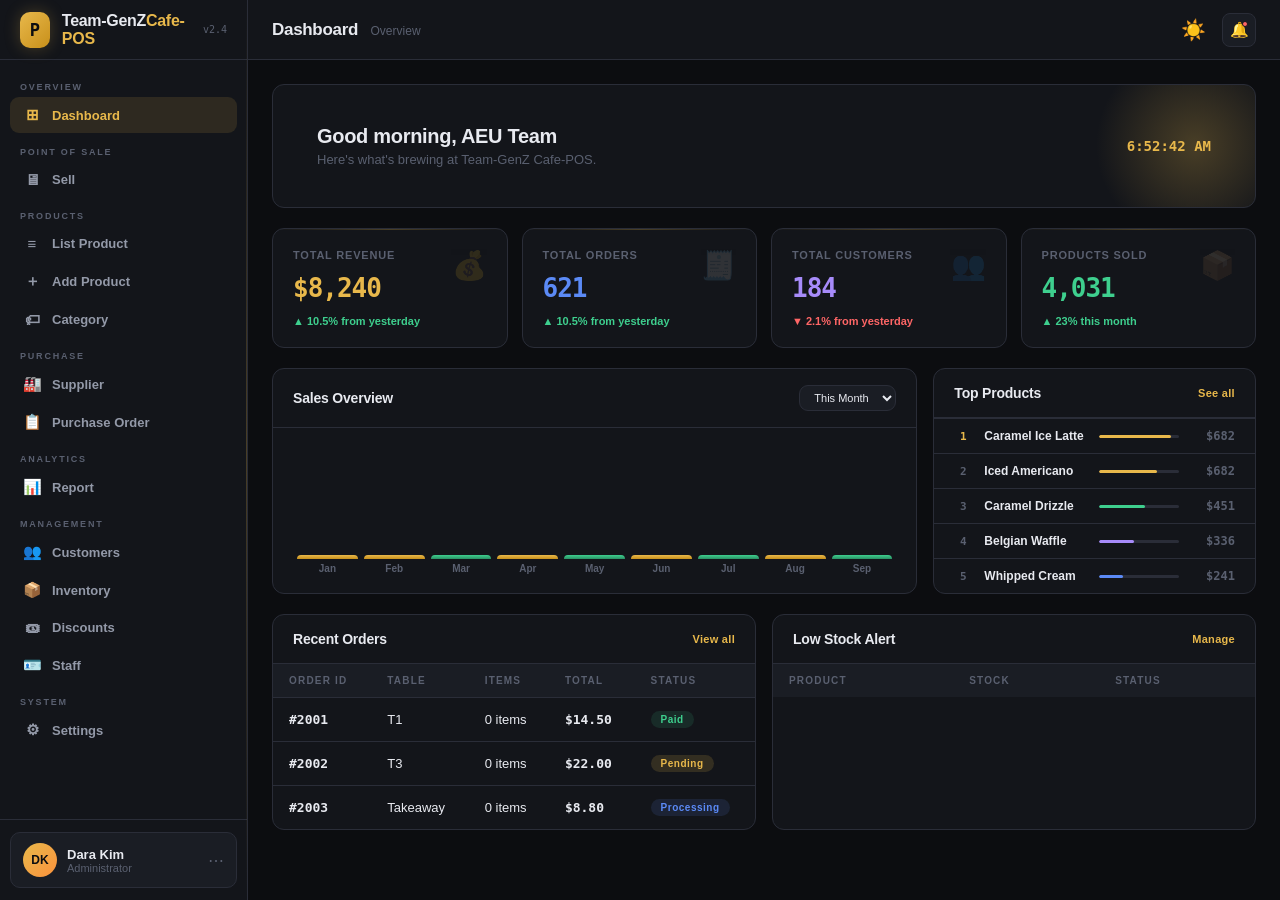
==== index.html @ e69ed525 "first" ====
<!DOCTYPE html>
<html lang="en">
<head>
<meta charset="UTF-8"/>
<meta name="viewport" content="width=device-width, initial-scale=1.0"/>
<title>Team-GenZ | Café POS</title>
<!-- <link rel="preconnect" href="https://fonts.gstatic.com" crossorigin> -->
<!-- <link href="https://fonts.googleapis.com/css2?family=Raleway:ital,wght@0,100..900;1,100..900&family=Roboto+Condensed:ital,wght@0,100..900;1,100..900&family=Roboto:ital,wght@0,100..900;1,100..900&family=Syne:wght@400;500;600;700;800&family=JetBrains+Mono:wght@400;500;700&display=swap" rel="stylesheet"> -->
 <link rel="preconnect" href="https://fonts.googleapis.com">
<link rel="preconnect" href="https://fonts.gstatic.com" crossorigin>
<link href="https://fonts.googleapis.com/css2?family=Raleway:ital,wght@0,100..900;1,100..900&family=Roboto+Condensed:ital,wght@0,100..900;1,100..900&family=Roboto:ital,wght@0,100..900;1,100..900&display=swap" rel="stylesheet">
<link rel="stylesheet" href="style.css"/>
</head>
<body>

<!-- SIDEBAR -->
<aside class="sidebar">
  <div class="slogo">
    <div class="licon">P</div>
    <div class="ltxt">Team-GenZ<span>Cafe-POS</span></div>
    <div class="lver">v2.4</div>
  </div>
  <nav>
    <div class="nsec">
      <div class="nlbl">Overview</div>
      <div class="ni" onclick="go('dashboard')" id="ni-dashboard">
        <span class="ni-ico">⊞</span>Dashboard
      </div>
    </div>
    <div class="nsec">
      <div class="nlbl">Point of Sale</div>
      <div class="ni" onclick="go('sell')" id="ni-sell">
        <span class="ni-ico">🖥</span>Sell
      </div>
    </div>
    <div class="nsec">
      <div class="nlbl">Products</div>
      <div class="ni" onclick="go('list-product')" id="ni-list-product">
        <span class="ni-ico">≡</span>List Product
      </div>
      <div class="ni" onclick="go('add-product')" id="ni-add-product">
        <span class="ni-ico">＋</span>Add Product
      </div>
      <div class="ni" onclick="go('category')" id="ni-category">
        <span class="ni-ico">🏷</span>Category
      </div>
    </div>
    <div class="nsec">
      <div class="nlbl">Purchase</div>
      <div class="ni" onclick="go('supplier')" id="ni-supplier">
        <span class="ni-ico">🏭</span>Supplier
      </div>
      <div class="ni" onclick="go('purchase-order')" id="ni-purchase-order">
        <span class="ni-ico">📋</span>Purchase Order
      </div>
    </div>
    <div class="nsec">
      <div class="nlbl">Analytics</div>
      <div class="ni" onclick="go('report')" id="ni-report">
        <span class="ni-ico">📊</span>Report
      </div>
    </div>
    <div class="nsec">
      <div class="nlbl">Management</div>
      <div class="ni" onclick="go('customers')" id="ni-customers">
        <span class="ni-ico">👥</span>Customers
      </div>
      <div class="ni" onclick="go('inventory')" id="ni-inventory">
        <span class="ni-ico">📦</span>Inventory
        <span class="bdg" id="inv-bdg">3</span>
      </div>
      <div class="ni" onclick="go('discounts')" id="ni-discounts">
        <span class="ni-ico">🎟</span>Discounts
      </div>
      <div class="ni" onclick="go('staff')" id="ni-staff">
        <span class="ni-ico">🪪</span>Staff
      </div>
    </div>
    <div class="nsec">
      <div class="nlbl">System</div>
      <div class="ni" onclick="go('settings')" id="ni-settings">
        <span class="ni-ico">⚙</span>Settings
      </div>
    </div>
  </nav>
  <div class="sfooter">
    <div class="ucard">
      <div class="avt">DK</div>
      <div class="flex1">
        <div class="uname">Dara Kim</div>
        <div class="urole">Administrator</div>
      </div>
      <span style="color:var(--text3);font-size:16px">⋯</span>
    </div>
  </div>
</aside>

<!-- MAIN -->
<div class="main">
  <header class="hdr">
    <div class="ptitle" id="hdr-title">Dashboard <span>Overview</span></div>
    <div id="hdr-actions"></div>
    <button class="nfbtn" id="theme-toggle" onclick="toggleTheme()" title="Toggle Theme" style="border:none;background:none;cursor:pointer;font-size:20px;padding:8px;">
      ☀️
    </button>
    <div class="nfbtn" onclick="showToast('No new notifications','info')" title="Notifications">
      🔔<div class="ndot"></div>
    </div>
  </header>

  <!-- ===== DASHBOARD ===== -->
  <div class="content active" id="page-dashboard">
    <div class="dash-welcome">
      <div class="dash-welcome-text">
        <h2>Good morning, AEU Team</h2>
        <p>Here's what's brewing at Team-GenZ Cafe-POS.</p>
      </div>
      <div class="dash-time" id="dash-clock">--:--:--</div>
    </div>
    <div class="sgrid">
      <div class="scard">
        <div class="slbl">Total Revenue</div>
        <div class="sval" style="color:var(--accent)">$8,240</div>
        <div class="sch up">▲ 10.5% from yesterday</div>
        <span class="s-icon">💰</span>
      </div>
      <div class="scard">
        <div class="slbl">Total Orders</div>
        <div class="sval" style="color:var(--blue)">621</div>
        <div class="sch up">▲ 10.5% from yesterday</div>
        <span class="s-icon">🧾</span>
      </div>
      <div class="scard">
        <div class="slbl">Total Customers</div>
        <div class="sval" style="color:var(--purple)">184</div>
        <div class="sch dn">▼ 2.1% from yesterday</div>
        <span class="s-icon">👥</span>
      </div>
      <div class="scard">
        <div class="slbl">Products Sold</div>
        <div class="sval" style="color:var(--green)">4,031</div>
        <div class="sch up">▲ 23% this month</div>
        <span class="s-icon">📦</span>
      </div>
    </div>
    <div class="g3">
      <div class="card">
        <div class="ch">
          <div class="ctitle">Sales Overview</div>
          <select class="finp" style="width:auto;padding:5px 10px;font-size:11px;">
            <option>This Month</option><option>Last Month</option><option>This Year</option>
          </select>
        </div>
        <div style="padding:16px 20px;">
          <div class="bar-chart">
            <div class="bw"><div class="b" style="height:55%"></div><div class="bl">Jan</div></div>
            <div class="bw"><div class="b" style="height:70%"></div><div class="bl">Feb</div></div>
            <div class="bw"><div class="b alt" style="height:45%"></div><div class="bl">Mar</div></div>
            <div class="bw"><div class="b" style="height:88%"></div><div class="bl">Apr</div></div>
            <div class="bw"><div class="b alt" style="height:60%"></div><div class="bl">May</div></div>
            <div class="bw"><div class="b" style="height:80%"></div><div class="bl">Jun</div></div>
            <div class="bw"><div class="b alt" style="height:100%"></div><div class="bl">Jul</div></div>
            <div class="bw"><div class="b" style="height:75%"></div><div class="bl">Aug</div></div>
            <div class="bw"><div class="b alt" style="height:65%"></div><div class="bl">Sep</div></div>
          </div>
        </div>
      </div>
      <div class="card">
        <div class="ch">
          <div class="ctitle">Top Products</div>
          <span class="ca" onclick="go('report')">See all</span>
        </div>
        <div class="tpitem"><div class="tprank" style="color:var(--accent)">1</div><div class="tpname">Caramel Ice Latte</div><div class="tpbar"><div class="tpfill" style="width:90%"></div></div><div class="tpval">$682</div></div>
        <div class="tpitem"><div class="tprank">2</div><div class="tpname">Iced Americano</div><div class="tpbar"><div class="tpfill" style="width:72%"></div></div><div class="tpval">$682</div></div>
        <div class="tpitem"><div class="tprank">3</div><div class="tpname">Caramel Drizzle</div><div class="tpbar"><div class="tpfill" style="width:58%;background:var(--green)"></div></div><div class="tpval">$451</div></div>
        <div class="tpitem"><div class="tprank">4</div><div class="tpname">Belgian Waffle</div><div class="tpbar"><div class="tpfill" style="width:44%;background:var(--purple)"></div></div><div class="tpval">$336</div></div>
        <div class="tpitem"><div class="tprank">5</div><div class="tpname">Whipped Cream</div><div class="tpbar"><div class="tpfill" style="width:30%;background:var(--blue)"></div></div><div class="tpval">$241</div></div>
      </div>
    </div>
    <div class="g2">
      <div class="card">
        <div class="ch"><div class="ctitle">Recent Orders</div><span class="ca" onclick="go('report')">View all</span></div>
        <table class="tbl"><thead><tr><th>Order ID</th><th>Table</th><th>Items</th><th>Total</th><th>Status</th></tr></thead>
        <tbody id="dash-orders"></tbody></table>
      </div>
      <div class="card">
        <div class="ch"><div class="ctitle">Low Stock Alert</div><span class="ca" onclick="go('inventory')">Manage</span></div>
        <table class="tbl"><thead><tr><th>Product</th><th>Stock</th><th>Status</th></tr></thead>
        <tbody id="dash-low-stock"></tbody></table>
      </div>
    </div>
  </div>

  <!-- ===== SELL ===== -->
  <div class="content" id="page-sell">
    <div class="pos-layout">
      <div class="pos-left">
        <div class="sbar">
          <input class="sinp" placeholder="🔍 Search products..." oninput="filterPOS(this.value)"/>
          <div class="cat-tabs" id="pos-cats"></div>
        </div>
        <div class="prod-grid" id="pos-grid"></div>
      </div>
      <div class="pos-right">
        <div class="cart-hdr">
          <div class="row" style="display:flex;align-items:center;justify-content:space-between;">
            <span>🛒 Cart</span>
            <span style="font-size:11px;color:var(--text3);" id="cart-count">(0 items)</span>
            <button class="hbtn bg" style="padding:5px 10px;font-size:11px;" onclick="clearCart()">Clear</button>
          </div>
          <div style="margin-top:10px;">
            <select class="finp" id="cart-table" style="padding:7px 12px;font-size:12px;">
              <option value="">— Select Table —</option>
              <option>Table 1</option><option>Table 2</option><option>Table 3</option>
              <option>Table 4</option><option>Table 5</option><option>Takeaway</option>
            </select>
          </div>
        </div>
        <div class="cart-items" id="cart-items">
          <div class="empty-cart">
            <span style="font-size:36px">🛒</span>
            <span style="font-weight:700;">Cart is empty</span>
            <span style="font-size:11px;color:var(--text3);">Click products to add</span>
          </div>
        </div>
        <div class="cart-foot">
          <div class="cf-row"><span style="color:var(--text3);">Subtotal</span><span class="mono" id="cart-sub">$0.00</span></div>
          <div class="cf-row">
            <span style="color:var(--text3);">Discount</span>
            <span class="row" style="display:flex;align-items:center;gap:6px;">
              <input class="finp" id="disc-inp" type="number" min="0" max="100" value="0"
                style="width:60px;padding:4px 8px;font-size:12px;" oninput="recalc()"/> %
            </span>
          </div>
          <div class="cf-row"><span style="color:var(--text3);">Tax (10%)</span><span class="mono" id="cart-tax">$0.00</span></div>
          <div class="cf-row total"><span>Total</span><span class="mono" id="cart-total">$0.00</span></div>
          <button class="pay-btn" onclick="openPayModal()">💳 Process Payment</button>
        </div>
      </div>
    </div>
  </div>

  <!-- ===== LIST PRODUCT ===== -->
  <div class="content" id="page-list-product">
    <div class="sbar">
      <input class="sinp" placeholder="🔍 Search products..." oninput="filterProducts(this.value)"/>
      <select class="finp" id="prod-cat-filter" onchange="filterProducts()" style="width:160px;padding:9px 12px;font-size:12px;">
        <option value="">All Categories</option>
      </select>
      <button class="hbtn bp" onclick="go('add-product')">＋ Add Product</button>
    </div>
    <div class="card">
      <table class="tbl"><thead><tr><th>Product</th><th>Category</th><th>Price</th><th>Stock</th><th>Status</th><th>Actions</th></tr></thead>
      <tbody id="prod-tbody"></tbody></table>
      <div class="pgn">
        <span class="pinfo" id="prod-pinfo"></span>
        <button class="pbn" onclick="prodPage(-1)">‹</button>
        <button class="pbn active" id="prod-pg1" onclick="prodGoPage(1)">1</button>
        <button class="pbn" id="prod-pg2" onclick="prodGoPage(2)" style="display:none;">2</button>
        <button class="pbn" onclick="prodPage(1)">›</button>
      </div>
    </div>
  </div>

  <!-- ===== ADD PRODUCT ===== -->
  <div class="content" id="page-add-product">
    <div class="card" style="max-width:720px;">
      <div class="ch"><div class="ctitle" id="add-prod-title">Add New Product</div></div>
      <div class="mbody">
        <input type="hidden" id="edit-prod-id" value=""/>
        <div class="fgrid fg2">
          <div class="fgrp"><div class="flbl">Product Name *</div><input class="finp" id="f-pname" placeholder="e.g. Apple Juice"/></div>
          <div class="fgrp"><div class="flbl">Category *</div><select class="finp" id="f-pcat"><option value="">Select category</option></select></div>
          <div class="fgrp"><div class="flbl">Price *</div><input class="finp" id="f-pprice" type="number" step="0.01" placeholder="0.00"/></div>
          <div class="fgrp"><div class="flbl">Stock Quantity *</div><input class="finp" id="f-pstock" type="number" placeholder="0"/></div>
          <div class="fgrp"><div class="flbl">Cost Price</div><input class="finp" id="f-pcost" type="number" step="0.01" placeholder="0.00"/></div>
          <div class="fgrp"><div class="flbl">SKU / Barcode</div><input class="finp" id="f-psku" placeholder="e.g. SKU-001"/></div>
          <div class="fgrp" style="grid-column:1/-1"><div class="flbl">Description</div><textarea class="finp" id="f-pdesc" placeholder="Product description..."></textarea></div>
          <div class="fgrp"><div class="flbl">Icon (Emoji)</div><input class="finp" id="f-picon" placeholder="🍎"/></div>
          <div class="fgrp"><div class="flbl">Status</div><select class="finp" id="f-pstatus"><option value="active">Active</option><option value="inactive">Inactive</option></select></div>
        </div>
        <div class="row mt16" style="display:flex;gap:12px;margin-top:16px;">
          <button class="hbtn bp" onclick="saveProduct()">💾 Save Product</button>
          <button class="hbtn bg" onclick="resetProductForm()">↺ Reset</button>
        </div>
      </div>
    </div>
  </div>

  <!-- ===== CATEGORY ===== -->
  <div class="content" id="page-category">
    <div class="g2" style="display:grid;grid-template-columns:1fr 360px;gap:20px;">
      <div class="card">
        <div class="ch"><div class="ctitle">Categories</div></div>
        <table class="tbl"><thead><tr><th>Name</th><th>Products</th><th>Actions</th></tr></thead>
        <tbody id="cat-tbody"></tbody></table>
      </div>
      <div class="card">
        <div class="ch"><div class="ctitle" id="cat-form-title">Add Category</div></div>
        <div class="mbody">
          <input type="hidden" id="edit-cat-id" value=""/>
          <div class="fgrp"><div class="flbl">Name *</div><input class="finp" id="f-cname" placeholder="e.g. Hot Coffee"/></div>
          <div class="fgrp mt12" style="margin-top:12px;"><div class="flbl">Icon (Emoji)</div><input class="finp" id="f-cicon" placeholder="☕"/></div>
          <div class="fgrp mt12" style="margin-top:12px;"><div class="flbl">Description</div><textarea class="finp" id="f-cdesc" placeholder="Category description..."></textarea></div>
          <div class="row mt16" style="display:flex;gap:12px;margin-top:16px;">
            <button class="hbtn bp" onclick="saveCat()">💾 Save</button>
            <button class="hbtn bg" onclick="resetCatForm()">↺ Reset</button>
          </div>
        </div>
      </div>
    </div>
  </div>

  <!-- ===== SUPPLIER ===== -->
  <div class="content" id="page-supplier">
    <div class="sbar">
      <input class="sinp" placeholder="🔍 Search suppliers..." oninput="filterSuppliers(this.value)"/>
      <button class="hbtn bp" onclick="openSupplierModal()">＋ Add Supplier</button>
    </div>
    <div class="card">
      <table class="tbl"><thead><tr><th>Supplier</th><th>Contact</th><th>Email</th><th>Phone</th><th>Balance</th><th>Actions</th></tr></thead>
      <tbody id="sup-tbody"></tbody></table>
    </div>
  </div>

  <!-- ===== PURCHASE ORDER ===== -->
  <div class="content" id="page-purchase-order">
    <div class="sbar">
      <button class="hbtn bp" onclick="openPOModal()">＋ New Purchase Order</button>
    </div>
    <div class="card">
      <table class="tbl"><thead><tr><th>Order ID</th><th>Supplier</th><th>Date</th><th>Items</th><th>Total</th><th>Status</th><th>Actions</th></tr></thead>
      <tbody id="po-tbody"></tbody></table>
    </div>
  </div>

  <!-- ===== REPORT ===== -->
  <div class="content" id="page-report">
    <div class="sgrid">
      <div class="scard"><div class="slbl">Net Sales</div><div class="sval">$12,450.00</div><div class="sch up">▲ 12% vs last month</div></div>
      <div class="scard"><div class="slbl">Net Profit</div><div class="sval" style="color:var(--green)">$8,120.50</div><div class="sch up">▲ 8% vs last month</div></div>
      <div class="scard"><div class="slbl">Orders</div><div class="sval" style="color:var(--blue)">1,245</div><div class="sch up">▲ 15% vs last month</div></div>
      <div class="scard"><div class="slbl">Avg. Order</div><div class="sval" style="color:var(--purple)">$10.00</div><div class="sch dn">▼ 2% vs last month</div></div>
    </div>
    <div class="card">
      <div class="ch">
        <div class="ctitle">Product Performance</div>
        <select class="finp" id="rep-cat-filter" onchange="renderReport()" style="width:160px;padding:7px 12px;font-size:12px;">
          <option value="">All Categories</option>
        </select>
      </div>
      <table class="tbl"><thead><tr><th>Product</th><th>Category</th><th>Sold</th><th>Revenue</th><th>Price</th><th>Trend</th></tr></thead>
      <tbody id="report-tbody"></tbody></table>
    </div>
  </div>

  <!-- ===== CUSTOMERS ===== -->
  <div class="content" id="page-customers">
    <div class="sbar">
      <input class="sinp" placeholder="🔍 Search customers..." oninput="filterCustomers(this.value)"/>
      <button class="hbtn bp" onclick="openCustModal()">＋ Add Customer</button>
    </div>
    <div class="card">
      <table class="tbl"><thead><tr><th>Customer</th><th>Email</th><th>Phone</th><th>Orders</th><th>Total Spent</th><th>Actions</th></tr></thead>
      <tbody id="cust-tbody"></tbody></table>
    </div>
  </div>

  <!-- ===== INVENTORY ===== -->
  <div class="content" id="page-inventory">
    <div class="sbar">
      <input class="sinp" placeholder="🔍 Search inventory..." oninput="filterInventory(this.value)"/>
    </div>
    <div class="card">
      <table class="tbl"><thead><tr><th>Product</th><th>Category</th><th>Current Stock</th><th>Min. Stock</th><th>Status</th><th>Actions</th></tr></thead>
      <tbody id="inv-tbody"></tbody></table>
    </div>
  </div>

  <!-- ===== DISCOUNTS ===== -->
  <div class="content" id="page-discounts">
    <div class="g2" style="display:grid;grid-template-columns:1fr 360px;gap:20px;">
      <div class="card">
        <div class="ch"><div class="ctitle">Active Discounts</div></div>
        <table class="tbl"><thead><tr><th>Code</th><th>Type</th><th>Value</th><th>Usage</th><th>Expiry</th><th>Actions</th></tr></thead>
        <tbody id="disc-tbody"></tbody></table>
      </div>
      <div class="card">
        <div class="ch"><div class="ctitle" id="disc-form-title">New Discount</div></div>
        <div class="mbody">
          <input type="hidden" id="edit-disc-id"/>
          <div class="fgrp"><div class="flbl">Code *</div><input class="finp" id="f-dcode" placeholder="e.g. SUMMER25"/></div>
          <div class="fgrp mt12" style="margin-top:12px;"><div class="flbl">Type</div><select class="finp" id="f-dtype"><option value="percent">Percentage (%)</option><option value="fixed">Fixed Amount ($)</option></select></div>
          <div class="fgrp mt12" style="margin-top:12px;"><div class="flbl">Value *</div><input class="finp" id="f-dval" type="number" step="0.01"/></div>
          <div class="fgrp mt12" style="margin-top:12px;"><div class="flbl">Max Uses</div><input class="finp" id="f-duses" type="number" value="100"/></div>
          <div class="fgrp mt12" style="margin-top:12px;"><div class="flbl">Expiry Date</div><input class="finp" id="f-dexp" type="date"/></div>
          <div class="row mt16" style="display:flex;gap:12px;margin-top:16px;">
            <button class="hbtn bp" onclick="saveDiscount()">💾 Save</button>
            <button class="hbtn bg" onclick="resetDiscForm()">↺ Reset</button>
          </div>
        </div>
      </div>
    </div>
  </div>

  <!-- ===== STAFF ===== -->
  <div class="content" id="page-staff">
    <div class="sbar">
      <input class="sinp" placeholder="🔍 Search staff..." oninput="filterStaff(this.value)"/>
      <button class="hbtn bp" onclick="openStaffModal()">＋ Add Staff</button>
    </div>
    <div class="card">
      <table class="tbl"><thead><tr><th>Staff Name</th><th>Role</th><th>Email</th><th>Phone</th><th>Status</th><th>Actions</th></tr></thead>
      <tbody id="staff-tbody"></tbody></table>
    </div>
  </div>

  <!-- ===== SETTINGS ===== -->
  <div class="content" id="page-settings">
    <div class="card" style="max-width:600px;">
      <div class="ch"><div class="ctitle">General Settings</div></div>
      <div class="mbody">
        <div class="fgrp"><div class="flbl">Store Name</div><input class="finp" id="s-sname"/></div>
        <div class="fgrp mt12" style="margin-top:12px;"><div class="flbl">Tax Percentage (%)</div><input class="finp" id="s-tax" type="number" step="0.1"/></div>
        <div class="fgrp mt12" style="margin-top:12px;"><div class="flbl">Receipt Footer</div><textarea class="finp" id="s-receipt"></textarea></div>
        <button class="hbtn bp mt16" style="margin-top:16px;" onclick="saveSettings()">💾 Save Settings</button>
      </div>
    </div>
    <div class="card" style="max-width:600px;">
      <div class="ch"><div class="ctitle">Database Management</div></div>
      <div class="mbody">
        <p style="font-size:12px;color:var(--text3);margin-bottom:12px;">System Statistics:</p>
        <div class="row" style="display:flex;gap:20px;margin-bottom:20px;">
          <div class="stat"><div class="flbl">Products</div><div class="rval" id="si-prods" style="font-size:20px;">0</div></div>
          <div class="stat"><div class="flbl">Customers</div><div class="rval" id="si-custs" style="font-size:20px;">0</div></div>
          <div class="stat"><div class="flbl">Orders</div><div class="rval" id="si-orders" style="font-size:20px;">0</div></div>
        </div>
        <button class="hbtn bg" style="color:var(--red);border-color:var(--red-dim);" onclick="resetDB()">⚠ Reset All Data</button>
      </div>
    </div>
  </div>
</div>

<!-- ===== MODALS ===== -->

<!-- Payment Modal -->
<div class="modal-bg" id="pay-modal">
  <div class="modal">
    <div class="mhdr"><div class="mtitle">Process Payment</div><button class="mclose" onclick="closeModal('pay-modal')">✕</button></div>
    <div class="mbody">
      <div class="fgrp"><div class="flbl">Payment Method</div><select class="finp" id="pay-method"><option value="cash">Cash</option><option value="card">Credit/Debit Card</option><option value="qr">QR Code / E-Wallet</option></select></div>
      <div id="cash-field" class="fgrp mt12" style="margin-top:12px;"><div class="flbl">Amount Received</div><input class="finp" type="number" id="pay-cash" placeholder="0.00"/></div>
      <div id="change-row" class="mt12" style="display:none;margin-top:12px;padding:12px;background:var(--surface2);border-radius:8px;"><div class="flbl">Change Due</div><div class="rval" style="color:var(--green);">$0.00</div></div>
    </div>
    <div class="mfoot"><button class="hbtn bg" onclick="closeModal('pay-modal')">Cancel</button><button class="hbtn bp" onclick="processPayment()">💳 Confirm Payment</button></div>
  </div>
</div>

<!-- Supplier Modal -->
<div class="modal-bg" id="sup-modal">
  <div class="modal">
    <div class="mhdr"><div class="mtitle" id="sup-modal-title">Add Supplier</div><button class="mclose" onclick="closeModal('sup-modal')">✕</button></div>
    <div class="mbody">
      <input type="hidden" id="edit-sup-id"/>
      <div class="fgrid fg2">
        <div class="fgrp"><div class="flbl">Supplier Name *</div><input class="finp" id="f-sname" placeholder="e.g. Coffee Roasters"/></div>
        <div class="fgrp"><div class="flbl">Contact Person</div><input class="finp" id="f-scontact"/></div>
        <div class="fgrp"><div class="flbl">Email</div><input class="finp" id="f-semail" type="email"/></div>
        <div class="fgrp"><div class="flbl">Phone</div><input class="finp" id="f-sphone"/></div>
        <div class="fgrp" style="grid-column:1/-1"><div class="flbl">Address</div><input class="finp" id="f-saddr"/></div>
      </div>
    </div>
    <div class="mfoot"><button class="hbtn bg" onclick="closeModal('sup-modal')">Cancel</button><button class="hbtn bp" onclick="saveSupplier()">💾 Save</button></div>
  </div>
</div>

<!-- PO Modal -->
<div class="modal-bg" id="po-modal">
  <div class="modal">
    <div class="mhdr"><div class="mtitle">New Purchase Order</div><button class="mclose" onclick="closeModal('po-modal')">✕</button></div>
    <div class="mbody">
      <div class="fgrid fg2">
        <div class="fgrp"><div class="flbl">Supplier *</div><select class="finp" id="f-posup"></select></div>
        <div class="fgrp"><div class="flbl">Date</div><input class="finp" id="f-podate" type="date"/></div>
        <div class="fgrp"><div class="flbl">Product *</div><select class="finp" id="f-poprod"></select></div>
        <div class="fgrp"><div class="flbl">Quantity *</div><input class="finp" id="f-poqty" type="number"/></div>
        <div class="fgrp"><div class="flbl">Unit Cost ($) *</div><input class="finp" id="f-pocost" type="number" step="0.01"/></div>
        <div class="fgrp"><div class="flbl">Initial Status</div><select class="finp" id="f-postatus"><option value="pending">Pending</option><option value="received">Received</option></select></div>
      </div>
    </div>
    <div class="mfoot"><button class="hbtn bg" onclick="closeModal('po-modal')">Cancel</button><button class="hbtn bp" onclick="savePO()">💾 Create Order</button></div>
  </div>
</div>

<!-- Customer Modal -->
<div class="modal-bg" id="cust-modal">
  <div class="modal">
    <div class="mhdr"><div class="mtitle" id="cust-modal-title">Add Customer</div><button class="mclose" onclick="closeModal('cust-modal')">✕</button></div>
    <div class="mbody">
      <input type="hidden" id="edit-cust-id"/>
      <div class="fgrid fg2">
        <div class="fgrp"><div class="flbl">Full Name *</div><input class="finp" id="f-custname" placeholder="John Doe"/></div>
        <div class="fgrp"><div class="flbl">Email</div><input class="finp" id="f-custemail" type="email"/></div>
        <div class="fgrp"><div class="flbl">Phone</div><input class="finp" id="f-custphone"/></div>
        <div class="fgrp"><div class="flbl">Loyalty Points</div><input class="finp" id="f-custpoints" type="number" value="0"/></div>
      </div>
    </div>
    <div class="mfoot"><button class="hbtn bg" onclick="closeModal('cust-modal')">Cancel</button><button class="hbtn bp" onclick="saveCustomer()">💾 Save</button></div>
  </div>
</div>

<!-- Staff Modal -->
<div class="modal-bg" id="staff-modal">
  <div class="modal">
    <div class="mhdr"><div class="mtitle" id="staff-modal-title">Add Staff</div><button class="mclose" onclick="closeModal('staff-modal')">✕</button></div>
    <div class="mbody">
      <input type="hidden" id="edit-staff-id"/>
      <div class="fgrid fg2">
        <div class="fgrp"><div class="flbl">Full Name *</div><input class="finp" id="f-staffname" placeholder="John Smith"/></div>
        <div class="fgrp"><div class="flbl">Role</div><select class="finp" id="f-staffrole"><option>Cashier</option><option>Manager</option><option>Admin</option><option>Waiter</option></select></div>
        <div class="fgrp"><div class="flbl">Email</div><input class="finp" id="f-staffemail" type="email"/></div>
        <div class="fgrp"><div class="flbl">Phone</div><input class="finp" id="f-staffphone"/></div>
        <div class="fgrp"><div class="flbl">Password</div><input class="finp" id="f-staffpass" type="password" placeholder="••••••••"/></div>
        <div class="fgrp"><div class="flbl">Status</div><select class="finp" id="f-staffstatus"><option value="active">Active</option><option value="inactive">Inactive</option></select></div>
      </div>
    </div>
    <div class="mfoot"><button class="hbtn bg" onclick="closeModal('staff-modal')">Cancel</button><button class="hbtn bp" onclick="saveStaff()">💾 Save</button></div>
  </div>
</div>

<!-- Adjust Stock Modal -->
<div class="modal-bg" id="adj-modal">
  <div class="modal">
    <div class="mhdr"><div class="mtitle">± Adjust Stock</div><button class="mclose" onclick="closeModal('adj-modal')">✕</button></div>
    <div class="mbody">
      <input type="hidden" id="adj-prod-id"/>
      <div class="fgrp"><div class="flbl">Product</div><input class="finp" id="adj-prod-name" readonly style="opacity:0.6;"/></div>
      <div class="fgrp mt8" style="margin-top:8px;"><div class="flbl">Current Stock</div><input class="finp" id="adj-cur" readonly style="opacity:0.6;"/></div>
      <div class="fgrp mt8" style="margin-top:8px;"><div class="flbl">Adjustment (+/-)</div><input class="finp" id="adj-val" type="number" placeholder="e.g. 10 or -5"/></div>
      <div class="fgrp mt8" style="margin-top:8px;"><div class="flbl">Note</div><input class="finp" id="adj-note" placeholder="Reason for adjustment"/></div>
    </div>
    <div class="mfoot"><button class="hbtn bg" onclick="closeModal('adj-modal')">Cancel</button><button class="hbtn bp" onclick="applyAdj()">✓ Apply</button></div>
  </div>
</div>

<!-- Toast Container -->
<div class="toast-wrap" id="toast-wrap"></div>

<script src="app.js"></script>
</body>
</html>
---- style.css ----
/* ========================= 
   DARK MODE THEME (Default)
========================= */
:root, :root[data-theme="dark"] {
  --bg: #0c0d10;
  --surface: #13151a;
  --surface2: #1a1d24;
  --surface3: #21242e;
  --border: #2a2d38;
  --border2: #33374a;
  --accent: #e8b84b;
  --accent-dim: rgba(232,184,75,0.12);
  --accent-glow: rgba(232,184,75,0.25);
  --green: #3ecf8e;
  --green-dim: rgba(62,207,142,0.12);
  --red: #f66;
  --red-dim: rgba(255,102,102,0.12);
  --blue: #5b8af6;
  --blue-dim: rgba(91,138,246,0.12);
  --purple: #a78bfa;
  --purple-dim: rgba(167,139,250,0.12);
  --orange: #fb923c;
  --orange-dim: rgba(251,146,60,0.12);
  --text: #e8eaf0;
  --text2: #9399a8;
  --text3: #5a6070;
  --sw: 248px;
  --hh: 60px;
  --radius: 12px;
}

/* ========================= 
   LIGHT MODE THEME
========================= */
:root[data-theme="light"] {
  --bg: #f4f6fb;
  --surface: #ffffff;
  --surface2: #f1f3f9;
  --surface3: #e9ecf5;
  --border: #d9deea;
  --border2: #c7cde0;
  --accent: #c98a1a;
  --accent-dim: rgba(201,138,26,0.12);
  --accent-glow: rgba(201,138,26,0.18);
  --green: #3ecf8e;
  --green-dim: rgba(62,207,142,0.12);
  --red: #f66;
  --red-dim: rgba(255,102,102,0.12);
  --blue: #5b8af6;
  --blue-dim: rgba(91,138,246,0.12);
  --purple: #a78bfa;
  --purple-dim: rgba(167,139,250,0.12);
  --orange: #fb923c;
  --orange-dim: rgba(251,146,60,0.12);
  --text: #1b1e28;
  --text2: #4b5568;
  --text3: #7a8499;
  --shadow: rgba(0,0,0,0.06);
}
*{margin:0;padding:0;box-sizing:border-box;}
body{font-family:'Syne',sans-serif;background:var(--bg);color:var(--text);height:100vh;display:flex;overflow:hidden;}
button,input,select,textarea{font-family:'Syne',sans-serif;}
::-webkit-scrollbar{width:4px;height:4px;}
::-webkit-scrollbar-track{background:transparent;}
::-webkit-scrollbar-thumb{background:var(--border2);border-radius:4px;}

/* ====== SIDEBAR ====== */
.sidebar{
  width:var(--sw);background:var(--surface);
  border-right:1px solid var(--border);
  display:flex;flex-direction:column;flex-shrink:0;overflow-y:auto;
  position:relative;
}
.sidebar::after{
  content:'';position:absolute;top:0;right:0;width:1px;height:100%;
  background:linear-gradient(to bottom,transparent,var(--accent-glow),transparent);
}
.slogo{
  height:var(--hh);display:flex;align-items:center;gap:12px;
  padding:0 20px;border-bottom:1px solid var(--border);flex-shrink:0;
}
.licon{
  width:36px;height:36px;border-radius:10px;
  background:linear-gradient(135deg,var(--accent),#c8901a);
  display:flex;align-items:center;justify-content:center;
  font-size:17px;font-weight:800;color:#0c0d10;
  font-family:'JetBrains Mono',monospace;
  box-shadow:0 0 16px var(--accent-glow);
}
.ltxt{font-size:16px;font-weight:800;color:var(--text);letter-spacing:-0.3px;}
.ltxt span{color:var(--accent);}
.lver{font-size:10px;color:var(--text3);font-family:'JetBrains Mono',monospace;margin-left:auto;}
nav{padding:12px 10px;flex:1;}
.nsec{margin-bottom:4px;}
.nlbl{
  font-size:9px;font-weight:700;letter-spacing:1.8px;
  text-transform:uppercase;color:var(--text3);
  padding:10px 10px 5px;
}
.ni{
  display:flex;align-items:center;gap:10px;
  padding:9px 12px;border-radius:9px;cursor:pointer;
  color:var(--text2);font-size:13px;font-weight:600;
  transition:all 0.15s;position:relative;user-select:none;
  margin-bottom:2px;
}
.ni:hover{background:var(--surface2);color:var(--text);}
.ni.active{
  background:var(--accent-dim);color:var(--accent);
}
.ni.active .ni-ico{color:var(--accent);}
.ni-ico{font-size:15px;width:20px;text-align:center;transition:all 0.15s;}
.ni .bdg{
  margin-left:auto;font-size:10px;font-weight:700;
  background:var(--red);color:#fff;
  padding:1px 6px;border-radius:20px;
}
.sfooter{
  padding:12px 10px;border-top:1px solid var(--border);
}
.ucard{
  display:flex;align-items:center;gap:10px;padding:10px 12px;
  border-radius:10px;background:var(--surface2);cursor:pointer;
  border:1px solid var(--border);transition:all 0.15s;
}
.ucard:hover{border-color:var(--border2);}
.avt{
  width:34px;height:34px;border-radius:50%;
  background:linear-gradient(135deg,var(--accent),var(--orange));
  display:flex;align-items:center;justify-content:center;
  font-weight:800;font-size:12px;color:#0c0d10;flex-shrink:0;
}
.uname{font-size:13px;font-weight:700;}
.urole{font-size:11px;color:var(--text3);}

/* ====== MAIN ====== */
.main{flex:1;display:flex;flex-direction:column;overflow:hidden;}
.hdr{
  height:var(--hh);background:var(--surface);border-bottom:1px solid var(--border);
  display:flex;align-items:center;gap:12px;padding:0 24px;flex-shrink:0;
}
.ptitle{font-size:17px;font-weight:800;flex:1;letter-spacing:-0.3px;}
.ptitle span{
  color:var(--text3);font-weight:500;font-size:12px;
  margin-left:8px;letter-spacing:0;
}
.hbtn{
  display:flex;align-items:center;gap:6px;padding:7px 14px;
  border-radius:8px;font-size:12px;font-weight:700;border:none;
  transition:all 0.15s;cursor:pointer;letter-spacing:0.3px;
}
.bp{background:var(--accent);color:#0c0d10;}
.bp:hover{background:#f0c85a;transform:translateY(-1px);}
.bg{background:var(--surface2);color:var(--text2);border:1px solid var(--border);}
.bg:hover{background:var(--surface3);color:var(--text);}
.nfbtn{
  width:34px;height:34px;border-radius:8px;
  background:var(--surface2);border:1px solid var(--border);
  display:flex;align-items:center;justify-content:center;
  cursor:pointer;position:relative;font-size:15px;
  transition:all 0.15s;
}
.nfbtn:hover{border-color:var(--border2);}
.ndot{
  position:absolute;top:7px;right:7px;width:6px;height:6px;
  border-radius:50%;background:var(--red);border:1.5px solid var(--surface);
}
.content{
  flex:1;overflow-y:auto;padding:24px;
  display:none;flex-direction:column;gap:20px;
  animation:fadeIn 0.2s ease;
}
.content.active{display:flex;}
@keyframes fadeIn{from{opacity:0;transform:translateY(8px);}to{opacity:1;transform:none;}}

/* ====== STATS GRID ====== */
.sgrid{display:grid;grid-template-columns:repeat(4,1fr);gap:14px;}
.scard{
  background:var(--surface);border:1px solid var(--border);
  border-radius:var(--radius);padding:20px;
  display:flex;flex-direction:column;gap:12px;
  position:relative;overflow:hidden;transition:border-color 0.2s;
}
.scard:hover{border-color:var(--border2);}
.scard::before{
  content:'';position:absolute;top:0;left:0;right:0;height:1px;
  background:linear-gradient(90deg,transparent,var(--accent-glow),transparent);
}
.slbl{font-size:11px;color:var(--text3);font-weight:600;letter-spacing:0.8px;text-transform:uppercase;}
.sval{font-size:26px;font-weight:800;font-family:'JetBrains Mono',monospace;letter-spacing:-1px;}
.sch{font-size:11px;display:flex;align-items:center;gap:4px;font-weight:600;}
.up{color:var(--green);}.dn{color:var(--red);}
.s-icon{
  position:absolute;right:20px;top:20px;font-size:28px;opacity:0.12;
}

/* ====== CARDS ====== */
.card{
  background:var(--surface);border:1px solid var(--border);
  border-radius:var(--radius);overflow:hidden;
}
.ch{
  padding:16px 20px;border-bottom:1px solid var(--border);
  display:flex;align-items:center;gap:10px;
}
.ctitle{font-size:14px;font-weight:700;flex:1;letter-spacing:-0.2px;}
.ca{font-size:11px;color:var(--accent);cursor:pointer;font-weight:700;letter-spacing:0.3px;}

/* ====== TABLES ====== */
.tbl{width:100%;border-collapse:collapse;}
.tbl th{
  font-size:10px;font-weight:700;letter-spacing:1.2px;
  text-transform:uppercase;color:var(--text3);
  padding:11px 16px;text-align:left;
  background:var(--surface2);
}
.tbl td{
  padding:13px 16px;border-top:1px solid var(--border);
  font-size:13px;vertical-align:middle;
}
.tbl tr:hover td{background:rgba(232,184,75,0.02);}
.pcell{display:flex;align-items:center;gap:10px;}
.pthumb{
  width:36px;height:36px;border-radius:9px;
  background:var(--surface2);border:1px solid var(--border);
  display:flex;align-items:center;justify-content:center;
  font-size:18px;flex-shrink:0;
}
.pname{font-weight:700;font-size:13px;}
.pcat{font-size:11px;color:var(--text3);margin-top:1px;}

/* ====== BADGES ====== */
.badge{display:inline-block;padding:3px 10px;border-radius:20px;font-size:10px;font-weight:700;letter-spacing:0.5px;}
.bg-g{background:var(--green-dim);color:var(--green);}
.bg-y{background:rgba(232,184,75,0.15);color:var(--accent);}
.bg-r{background:var(--red-dim);color:var(--red);}
.bg-b{background:var(--blue-dim);color:var(--blue);}
.bg-p{background:var(--purple-dim);color:var(--purple);}

/* ====== FORMS ====== */
.fgrid{display:grid;gap:16px;}
.fg2{grid-template-columns:1fr 1fr;}
.fgrp{display:flex;flex-direction:column;gap:7px;}
.flbl{font-size:10px;font-weight:700;color:var(--text3);letter-spacing:1px;text-transform:uppercase;}
.finp{
  background:var(--surface2);border:1px solid var(--border);
  border-radius:9px;padding:10px 14px;color:var(--text);
  font-size:13px;font-weight:500;width:100%;outline:none;
  transition:border-color 0.15s;
}
.finp:focus{border-color:var(--accent);}
select.finp option{background:var(--surface2);color:var(--text);}
textarea.finp{resize:vertical;min-height:80px;}

/* ====== MODAL ====== */
.modal-bg{
  position:fixed;inset:0;background:rgba(0,0,0,0.75);
  display:none;align-items:center;justify-content:center;z-index:100;
  backdrop-filter:blur(4px);
}
.modal-bg.open{display:flex;}
.modal{
  background:var(--surface);border:1px solid var(--border2);
  border-radius:16px;width:520px;max-width:95vw;overflow:hidden;
  animation:fadeIn 0.2s ease;
  box-shadow:0 24px 80px rgba(0,0,0,0.6);
}
.mhdr{
  padding:20px 24px;border-bottom:1px solid var(--border);
  display:flex;align-items:center;
}
.mtitle{font-size:15px;font-weight:800;flex:1;letter-spacing:-0.2px;}
.mclose{
  background:none;border:none;color:var(--text3);
  font-size:18px;cursor:pointer;padding:2px 6px;
  transition:color 0.15s;border-radius:6px;
}
.mclose:hover{color:var(--text);background:var(--surface2);}
.mbody{padding:24px;}
.mfoot{
  padding:16px 24px;border-top:1px solid var(--border);
  display:flex;gap:10px;justify-content:flex-end;
}

/* ====== POS ====== */
.pos-layout{
  display:grid;grid-template-columns:1fr 340px;
  gap:0;height:100%;overflow:hidden;
}
.pos-left{
  overflow-y:auto;padding:20px;
  display:flex;flex-direction:column;gap:16px;
  background:var(--bg);
}
.pos-right{
  background:var(--surface);border-left:1px solid var(--border);
  display:flex;flex-direction:column;overflow:hidden;
}
.cat-tabs{display:flex;gap:8px;flex-wrap:wrap;}
.ctab{
  padding:6px 16px;border-radius:20px;
  border:1px solid var(--border);background:var(--surface2);
  color:var(--text2);font-size:12px;font-weight:700;
  cursor:pointer;transition:all 0.15s;letter-spacing:0.3px;
}
.ctab.active,.ctab:hover{
  background:var(--accent);border-color:var(--accent);color:#0c0d10;
}
.prod-grid{
  display:grid;grid-template-columns:repeat(auto-fill,minmax(130px,1fr));gap:12px;
}
.pcard{
  background:var(--surface);border:1px solid var(--border);
  border-radius:12px;padding:14px;cursor:pointer;
  transition:all 0.15s;text-align:center;
  position:relative;overflow:hidden;
}
.pcard:hover{border-color:var(--accent);transform:translateY(-2px);box-shadow:0 8px 24px rgba(232,184,75,0.1);}
.pcard.out{opacity:0.4;pointer-events:none;}
.pcard .pico{font-size:32px;margin-bottom:8px;display:flex;align-items:center;justify-content:center;height:70px;}
.pcard .pn{font-size:12px;font-weight:700;margin-bottom:4px;letter-spacing:-0.2px;}
.pcard .pp{font-size:13px;color:var(--accent);font-family:'JetBrains Mono',monospace;font-weight:700;}
.pcard .ps{font-size:10px;color:var(--text3);margin-top:2px;}
.cart-hdr{
  padding:16px 18px;border-bottom:1px solid var(--border);
  font-size:14px;font-weight:800;
}
.cart-items{
  flex:1;overflow-y:auto;padding:12px;
  display:flex;flex-direction:column;gap:8px;
}
.ci{
  background:var(--surface2);border-radius:10px;padding:10px 12px;
  display:flex;align-items:center;gap:8px;border:1px solid var(--border);
  transition:border-color 0.15s;
}
.ci:hover{border-color:var(--border2);}
.ci-name{font-size:12px;font-weight:700;}
.ci-price{font-family:'JetBrains Mono',monospace;font-size:12px;color:var(--accent);margin-bottom:2px;text-align:right;}
.qty-ctrl{display:flex;align-items:center;gap:6px;}
.qbtn{
  width:22px;height:22px;border-radius:6px;border:1px solid var(--border);
  background:var(--surface);color:var(--text2);font-size:13px;
  display:flex;align-items:center;justify-content:center;cursor:pointer;
  transition:all 0.15s;
}
.qbtn:hover{background:var(--accent);border-color:var(--accent);color:#0c0d10;}
.qval{font-size:12px;font-weight:700;font-family:'JetBrains Mono',monospace;min-width:18px;text-align:center;}
.cart-foot{
  padding:16px;border-top:1px solid var(--border);
  display:flex;flex-direction:column;gap:10px;
}
.cf-row{display:flex;justify-content:space-between;font-size:12px;font-weight:600;}
.cf-row.total{font-size:16px;font-weight:800;}
.cf-row.total .mono{color:var(--accent);}
.pay-btn{
  padding:14px;border-radius:10px;border:none;
  background:linear-gradient(135deg,var(--accent),#c8901a);
  color:#0c0d10;font-size:14px;font-weight:800;cursor:pointer;
  transition:all 0.15s;letter-spacing:0.5px;
  box-shadow:0 4px 20px var(--accent-glow);
}
.pay-btn:hover{transform:translateY(-1px);box-shadow:0 8px 30px var(--accent-glow);}
.empty-cart{
  flex:1;display:flex;flex-direction:column;align-items:center;
  justify-content:center;color:var(--text3);gap:8px;font-size:13px;
}

/* ====== SEARCH BAR ====== */
.sbar{display:flex;gap:10px;align-items:center;}
.sinp{
  background:var(--surface2);border:1px solid var(--border);
  border-radius:9px;padding:9px 14px;color:var(--text);
  font-size:13px;font-weight:500;flex:1;outline:none;
  transition:border-color 0.15s;
}
.sinp:focus{border-color:var(--accent);}

/* ====== ACTION BUTTONS ====== */
.act-btns{display:flex;gap:6px;}
.abtn{
  padding:5px 10px;border-radius:6px;border:none;
  font-size:10px;font-weight:700;cursor:pointer;
  transition:all 0.15s;letter-spacing:0.3px;
}
.abtn.edit{background:var(--blue-dim);color:var(--blue);}
.abtn.edit:hover{background:var(--blue);color:#fff;}
.abtn.del{background:var(--red-dim);color:var(--red);}
.abtn.del:hover{background:var(--red);color:#fff;}
.abtn.view{background:var(--green-dim);color:var(--green);}
.abtn.view:hover{background:var(--green);color:#0c0d10;}

/* ====== MISC UTILS ====== */
.mono{font-family:'JetBrains Mono',monospace;font-size:13px;font-weight:700;}
.row{display:flex;align-items:center;gap:10px;}
.flex1{flex:1;}
.mt8{margin-top:8px;}.mt16{margin-top:16px;}
.g2{display:grid;grid-template-columns:1fr 1fr;gap:16px;}
.g3{display:grid;grid-template-columns:2fr 1fr;gap:16px;}

/* ====== PAGINATION ====== */
.pgn{
  display:flex;align-items:center;gap:6px;
  justify-content:flex-end;padding:14px 16px;
  border-top:1px solid var(--border);
}
.pbn{
  width:30px;height:30px;border-radius:7px;
  border:1px solid var(--border);background:none;
  color:var(--text2);cursor:pointer;font-size:12px;
  display:flex;align-items:center;justify-content:center;
  font-weight:700;transition:all 0.15s;
}
.pbn.active,.pbn:hover{background:var(--accent);border-color:var(--accent);color:#0c0d10;}
.pinfo{font-size:11px;color:var(--text3);flex:1;font-weight:600;}

/* ====== BAR CHART ====== */
.bar-chart{display:flex;align-items:flex-end;gap:6px;height:130px;padding:0 4px;}
.bw{flex:1;display:flex;flex-direction:column;align-items:center;gap:4px;}
.b{
  width:100%;border-radius:4px 4px 0 0;
  background:linear-gradient(180deg,var(--accent),#c8901a);
  min-height:4px;transition:all 0.3s;
}
.b.alt{background:linear-gradient(180deg,var(--green),#2a9065);}
.bl{font-size:10px;color:var(--text3);font-weight:600;}

/* ====== TOAST ====== */
.toast-wrap{
  position:fixed;bottom:24px;right:24px;
  display:flex;flex-direction:column;gap:8px;z-index:200;
}
.toast{
  background:var(--surface2);border:1px solid var(--border2);
  border-radius:10px;padding:12px 18px;font-size:12px;font-weight:700;
  display:flex;align-items:center;gap:10px;
  animation:slideIn 0.25s ease;
  box-shadow:0 8px 30px rgba(0,0,0,0.5);
}
@keyframes slideIn{from{opacity:0;transform:translateX(20px);}to{opacity:1;transform:none;}}
.toast.success{border-color:var(--green);color:var(--green);}
.toast.error{border-color:var(--red);color:var(--red);}
.toast.info{border-color:var(--accent);color:var(--accent);}

/* ====== INVENTORY ALERT ====== */
.inv-alert{
  background:var(--red-dim);border:1px solid rgba(255,102,102,0.2);
  border-radius:10px;padding:12px 18px;
  display:flex;align-items:center;gap:12px;
  font-size:13px;color:var(--red);font-weight:700;
}

/* ====== RECEIPT ====== */
.receipt{
  background:var(--surface2);border-radius:10px;padding:24px;
  font-family:'JetBrains Mono',monospace;font-size:12px;
  max-height:400px;overflow-y:auto;color:var(--text);
}
.receipt h3{text-align:center;font-size:16px;margin-bottom:4px;}
.receipt .sub{text-align:center;color:var(--text3);margin-bottom:16px;font-size:11px;}
.receipt hr{border:none;border-top:1px dashed var(--border2);margin:12px 0;}
.ritem{display:flex;justify-content:space-between;margin-bottom:6px;}
.rtotal{display:flex;justify-content:space-between;font-weight:800;font-size:14px;color:var(--accent);}

/* ====== TOP PRODUCTS ====== */
.tpitem{display:flex;align-items:center;gap:12px;padding:10px 20px;border-top:1px solid var(--border);}
.tprank{font-size:11px;font-weight:800;color:var(--text3);width:18px;text-align:center;font-family:'JetBrains Mono',monospace;}
.tpname{flex:1;font-size:12px;font-weight:700;}
.tpbar{width:80px;height:3px;background:var(--border);border-radius:2px;overflow:hidden;}
.tpfill{height:100%;border-radius:2px;background:var(--accent);}
.tpval{font-size:12px;font-family:'JetBrains Mono',monospace;color:var(--text3);width:44px;text-align:right;font-weight:700;}

/* ====== REPORT STATS ====== */
.rcard{
  background:var(--surface);border:1px solid var(--border);
  border-radius:var(--radius);padding:20px;
  display:flex;flex-direction:column;gap:6px;
}
.rlbl{font-size:10px;color:var(--text3);font-weight:700;text-transform:uppercase;letter-spacing:0.8px;}
.rval{font-size:28px;font-weight:800;font-family:'JetBrains Mono',monospace;letter-spacing:-1px;}

/* ====== POS SELL FULL HEIGHT ====== */
#page-sell{padding:0;overflow:hidden;height:calc(100vh - var(--hh));}

/* ====== DASHBOARD WELCOME ====== */
.dash-welcome{
  display:flex;
  align-items:center;
  justify-content:space-between;
  padding:40px 44px;
  background:var(--surface);
  border:1px solid var(--border);
  border-radius:var(--radius);
  position:relative;
  overflow:hidden;
}
.dash-welcome::after{
  content:'';position:absolute;right:-40px;top:-40px;
  width:200px;height:200px;border-radius:50%;
  background:radial-gradient(circle,var(--accent-glow),transparent 70%);
}
.dash-welcome-text h2{font-size:20px;font-weight:800;letter-spacing:-0.3px;}
.dash-welcome-text p{font-size:13px;color:var(--text3);margin-top:4px;font-weight:500;}
.dash-time{font-family:'JetBrains Mono',monospace;font-size:14px;color:var(--accent);font-weight:700;}

/* =========================================================
   RESPONSIVE DESIGN
========================================================= */

/* TABLET */
@media (max-width: 1024px) {
  :root {
    --sw: 200px;
  }

  .sgrid {
    grid-template-columns: repeat(2, 1fr);
  }

  .g3 {
    grid-template-columns: 1fr;
  }

  .pos-layout {
    grid-template-columns: 1fr;
  }

  .pos-right {
    border-left: none;
    border-top: 1px solid var(--border);
  }
}

/* MOBILE */
@media (max-width: 768px) {

  body {
    flex-direction: column;
    overflow: auto;
  }

  .sidebar {
    width: 100%;
    height: auto;
    position: sticky;
    top: 0;
    z-index: 1000;
  }

  nav {
    display: flex;
    overflow-x: auto;
    gap: 8px;
    padding: 10px;
  }

  .nsec {
    display: flex;
    flex-direction: row;
    gap: 6px;
  }

  .ni {
    white-space: nowrap;
    font-size: 11px;
    padding: 8px 10px;
  }

  .main {
    width: 100%;
  }

  .sgrid {
    grid-template-columns: 1fr;
  }

  .g2 {
    grid-template-columns: 1fr;
  }

  .g3 {
    grid-template-columns: 1fr;
  }

  .prod-grid {
    grid-template-columns: repeat(2, 1fr);
  }

  .pos-layout {
    grid-template-columns: 1fr;
  }

  .pos-right {
    position: fixed;
    right: 0;
    bottom: 0;
    width: 100%;
    height: 60%;
    z-index: 999;
  }

  .hdr {
    flex-wrap: wrap;
    height: auto;
    padding: 10px;
  }
}

/* SMALL MOBILE */
@media (max-width: 480px) {

  .prod-grid {
    grid-template-columns: 1fr;
  }

  .pcard {
    padding: 10px;
  }

  .ptitle {
    font-size: 14px;
  }

  .slogo {
    justify-content: space-between;
  }

  .ucard {
    flex-direction: column;
    align-items: flex-start;
  }
}
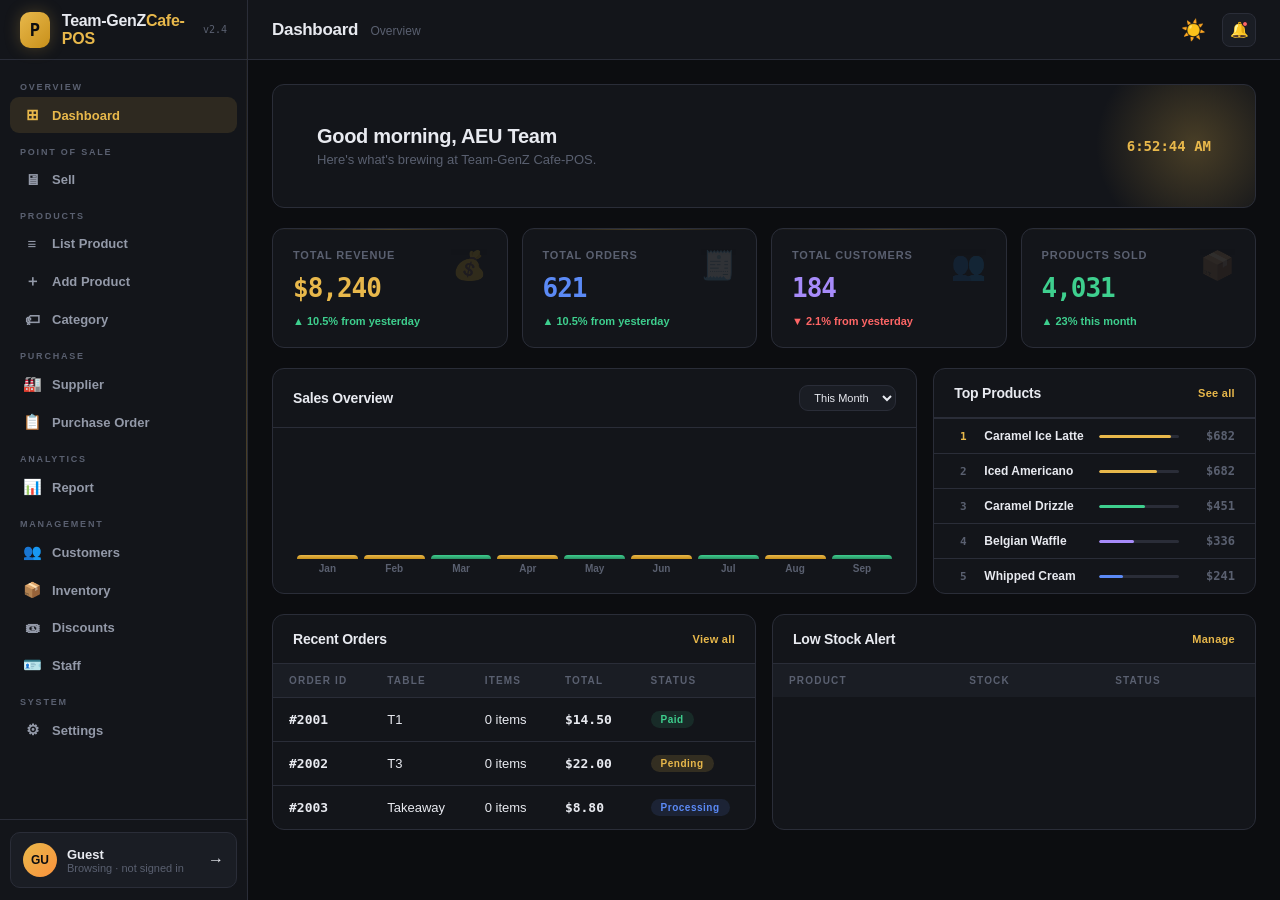
==== commit 05669db8: "second" ====
--- a/index.html
+++ b/index.html
@@ -85,12 +85,12 @@
   </nav>
   <div class="sfooter">
     <div class="ucard">
-      <div class="avt">DK</div>
+      <div class="avt" id="ucard-avt">GU</div>
       <div class="flex1">
-        <div class="uname">Dara Kim</div>
-        <div class="urole">Administrator</div>
-      </div>
-      <span style="color:var(--text3);font-size:16px">⋯</span>
+        <div class="uname" id="ucard-name">Guest</div>
+        <div class="urole" id="ucard-role">Browsing · not signed in</div>
+      </div>
+      <span class="ulogout" id="ucard-action" style="font-size:16px;cursor:pointer;">→</span>
     </div>
   </div>
 </aside>
@@ -234,7 +234,10 @@
           </div>
           <div class="cf-row"><span style="color:var(--text3);">Tax (10%)</span><span class="mono" id="cart-tax">$0.00</span></div>
           <div class="cf-row total"><span>Total</span><span class="mono" id="cart-total">$0.00</span></div>
-          <button class="pay-btn" onclick="openPayModal()">💳 Process Payment</button>
+          <button class="pay-btn" id="pay-btn" onclick="openPayModal()">💳 Process Payment</button>
+          <div id="guest-checkout-note" style="display:none;text-align:center;font-size:11px;color:var(--text3);margin-top:8px;">
+            🔒 <a href="login.html?next=index.html%3Fresume%3Dsell" style="color:var(--accent);font-weight:700;text-decoration:none;">Sign in</a> to complete a sale
+          </div>
         </div>
       </div>
     </div>
--- a/style.css
+++ b/style.css
@@ -629,4 +629,94 @@
     flex-direction: column;
     align-items: flex-start;
   }
+}
+
+/* ========================= 
+   LOGIN PAGE
+========================= */
+body.login-page{
+  display:block;height:auto;min-height:100vh;overflow-y:auto;overflow-x:hidden;
+}
+.ulogout{transition:color .15s;}
+.ulogout:hover{color:var(--red);}
+
+.login-blob{
+  position:absolute;border-radius:50%;filter:blur(60px);pointer-events:none;
+}
+@keyframes driftA{0%,100%{transform:translate(0,0);}50%{transform:translate(30px,-20px);}}
+@keyframes driftB{0%,100%{transform:translate(0,0);}50%{transform:translate(-24px,18px);}}
+
+/* Receipt ticket signature element */
+.ticket{
+  position:relative;width:100%;max-width:280px;
+  background:var(--surface2);border:1px solid var(--border2);
+  border-radius:10px;padding:18px 18px 22px;
+  font-family:'JetBrains Mono',monospace;
+  box-shadow:0 20px 50px -10px rgba(0,0,0,0.45);
+  transform:rotate(-4deg);
+  animation:floaty 6s ease-in-out infinite;
+}
+@keyframes floaty{0%,100%{transform:rotate(-4deg) translateY(0);}50%{transform:rotate(-3deg) translateY(-8px);}}
+.ticket::before{
+  content:'';position:absolute;left:0;right:0;top:-1px;height:1px;
+  background-image:radial-gradient(circle,var(--bg) 2.5px,transparent 2.6px);
+  background-size:14px 1px;background-position:0 0;
+}
+.ticket::after{
+  content:'';position:absolute;left:0;right:0;bottom:0;height:8px;
+  background:linear-gradient(135deg,var(--surface2) 50%,transparent 50%) 0 0/8px 8px repeat-x;
+}
+.ticket-store{font-size:11px;font-weight:700;letter-spacing:1.5px;color:var(--text);}
+.ticket-sub{font-size:9px;color:var(--text3);margin-top:2px;letter-spacing:0.5px;}
+.ticket-rule{border-top:1px dashed var(--border2);margin:10px 0;}
+.t-line{
+  display:flex;justify-content:space-between;gap:10px;font-size:10px;
+  color:var(--text2);margin-bottom:6px;opacity:0;
+  animation:riseLine .4s ease forwards;
+}
+@keyframes riseLine{from{opacity:0;transform:translateX(-4px);}to{opacity:1;transform:translateX(0);}}
+.ticket-total{
+  display:flex;justify-content:space-between;font-size:11px;font-weight:700;
+  color:var(--text);border-top:1px dashed var(--border2);padding-top:8px;margin-top:4px;
+}
+.ticket-stamp{
+  position:absolute;right:14px;bottom:30px;border:2px solid var(--accent);
+  color:var(--accent);font-size:11px;font-weight:800;letter-spacing:2px;
+  padding:3px 8px;border-radius:4px;transform:rotate(-10deg);opacity:0.85;
+}
+
+/* feature rows on brand panel */
+.feat-row{display:flex;gap:12px;align-items:flex-start;}
+.feat-ico{
+  width:34px;height:34px;border-radius:9px;flex-shrink:0;
+  background:var(--accent-dim);color:var(--accent);
+  display:flex;align-items:center;justify-content:center;font-size:15px;
+}
+
+/* password visibility toggle */
+.pass-wrap{position:relative;}
+.pass-toggle{
+  position:absolute;right:10px;top:50%;transform:translateY(-50%);
+  background:none;border:none;cursor:pointer;color:var(--text3);
+  font-size:13px;padding:4px;line-height:1;
+}
+.pass-toggle:hover{color:var(--text2);}
+
+.login-divider{display:flex;align-items:center;gap:10px;color:var(--text3);font-size:11px;}
+.login-divider::before,.login-divider::after{content:'';flex:1;height:1px;background:var(--border);}
+
+.spin{
+  width:14px;height:14px;border-radius:50%;border:2px solid rgba(12,13,16,0.25);
+  border-top-color:#0c0d10;animation:spin .6s linear infinite;display:inline-block;
+}
+@keyframes spin{to{transform:rotate(360deg);}}
+
+@media (max-width:1023px){
+  .login-brand{display:none;}
+}
+@keyframes riseIn{from{opacity:0;transform:translateY(10px);}to{opacity:1;transform:translateY(0);}}
+@keyframes shake{10%,90%{transform:translateX(-1px);}20%,80%{transform:translateX(2px);}30%,50%,70%{transform:translateX(-4px);}40%,60%{transform:translateX(4px);}}
+.shake{animation:shake .4s;}
+@media (prefers-reduced-motion: reduce){
+  .ticket,.login-blob,.t-line,.shake,*[class*="animate-"]{animation:none !important;}
 }
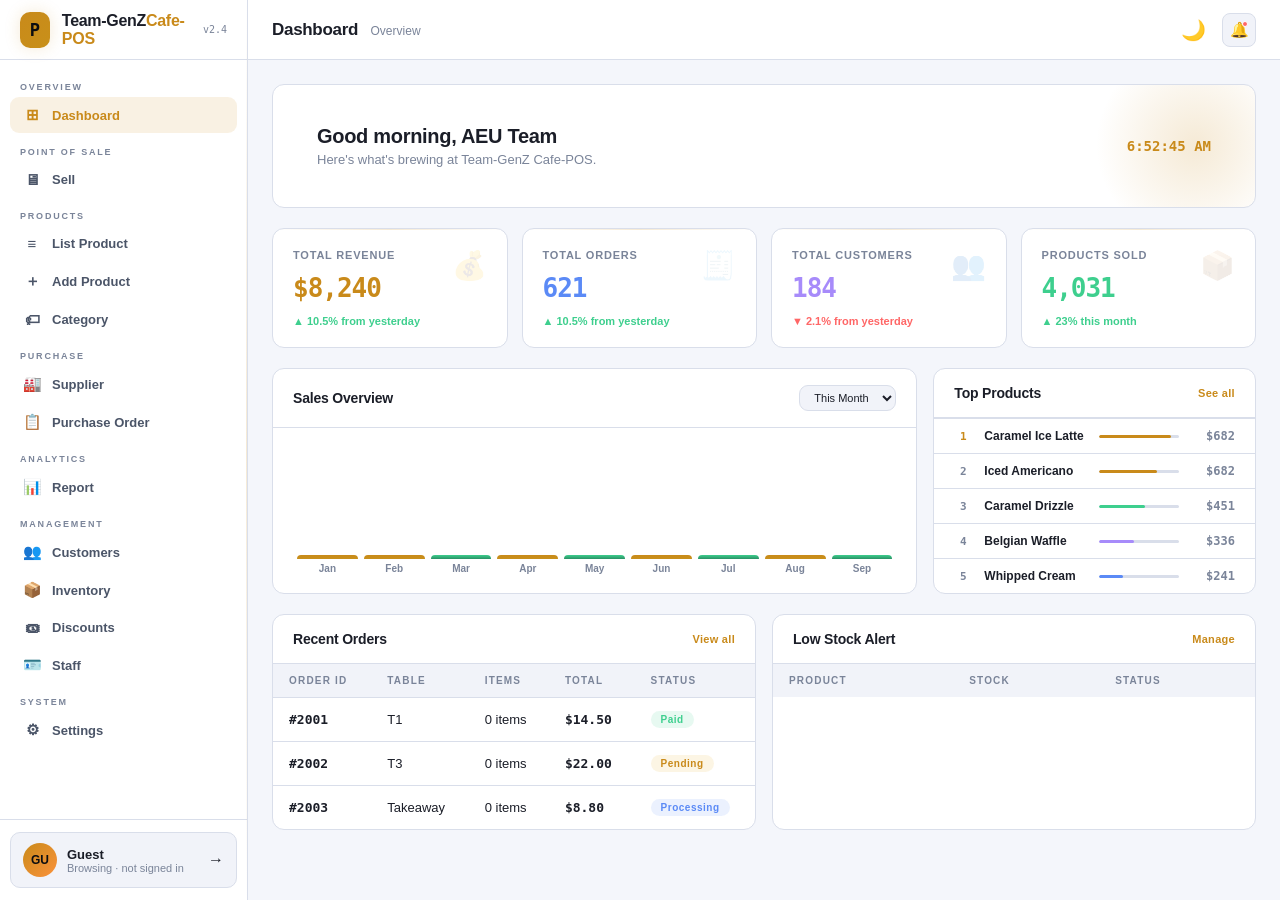
==== commit ce75edd0: "third" ====
--- a/index.html
+++ b/index.html
@@ -1,5 +1,5 @@
 <!DOCTYPE html>
-<html lang="en">
+<html lang="en" data-theme="light">
 <head>
 <meta charset="UTF-8"/>
 <meta name="viewport" content="width=device-width, initial-scale=1.0"/>
--- a/style.css
+++ b/style.css
@@ -659,7 +659,7 @@
 @keyframes floaty{0%,100%{transform:rotate(-4deg) translateY(0);}50%{transform:rotate(-3deg) translateY(-8px);}}
 .ticket::before{
   content:'';position:absolute;left:0;right:0;top:-1px;height:1px;
-  background-image:radial-gradient(circle,var(--bg) 2.5px,transparent 2.6px);
+  background-image:radial-gradient(circle,var(--surface) 2.5px,transparent 2.6px);
   background-size:14px 1px;background-position:0 0;
 }
 .ticket::after{
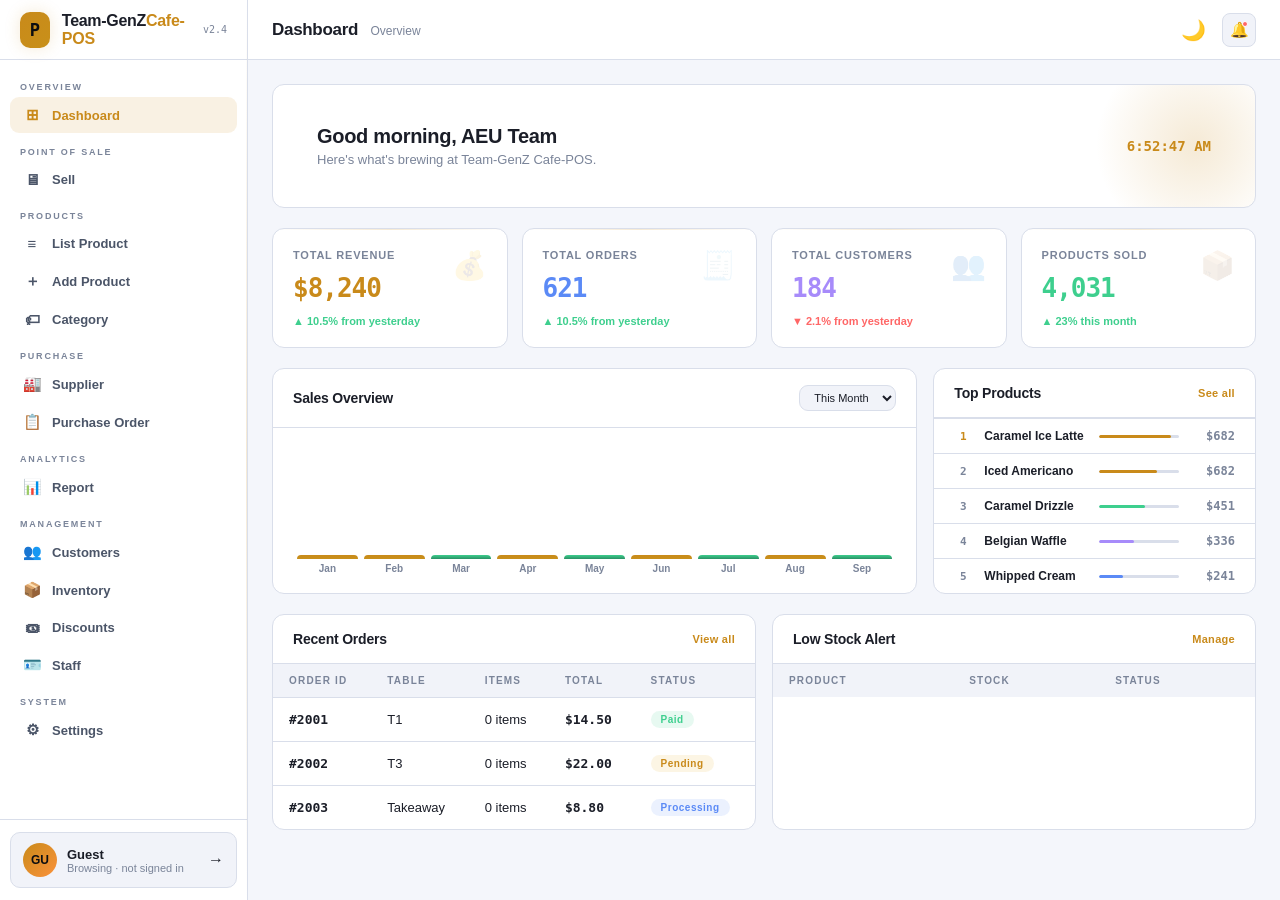
==== commit 43619e95: "update" ====
--- a/index.html
+++ b/index.html
@@ -278,6 +278,8 @@
           <div class="fgrp"><div class="flbl">Stock Quantity *</div><input class="finp" id="f-pstock" type="number" placeholder="0"/></div>
           <div class="fgrp"><div class="flbl">Cost Price</div><input class="finp" id="f-pcost" type="number" step="0.01" placeholder="0.00"/></div>
           <div class="fgrp"><div class="flbl">SKU / Barcode</div><input class="finp" id="f-psku" placeholder="e.g. SKU-001"/></div>
+          <div class="fgrp" style="grid-column:1/-1"><div class="flbl">Image URL</div><input class="finp" id="f-pimg" type="url" placeholder="https://example.com/photo.jpg" oninput="previewProdImg()"/></div>
+          <div class="fgrp" style="grid-column:1/-1" id="f-pimg-preview-wrap"><img id="f-pimg-preview" style="display:none;width:80px;height:80px;object-fit:cover;border-radius:8px;border:1px solid var(--border);" onerror="this.style.display='none'"/></div>
           <div class="fgrp" style="grid-column:1/-1"><div class="flbl">Description</div><textarea class="finp" id="f-pdesc" placeholder="Product description..."></textarea></div>
           <div class="fgrp"><div class="flbl">Icon (Emoji)</div><input class="finp" id="f-picon" placeholder="🍎"/></div>
           <div class="fgrp"><div class="flbl">Status</div><select class="finp" id="f-pstatus"><option value="active">Active</option><option value="inactive">Inactive</option></select></div>
